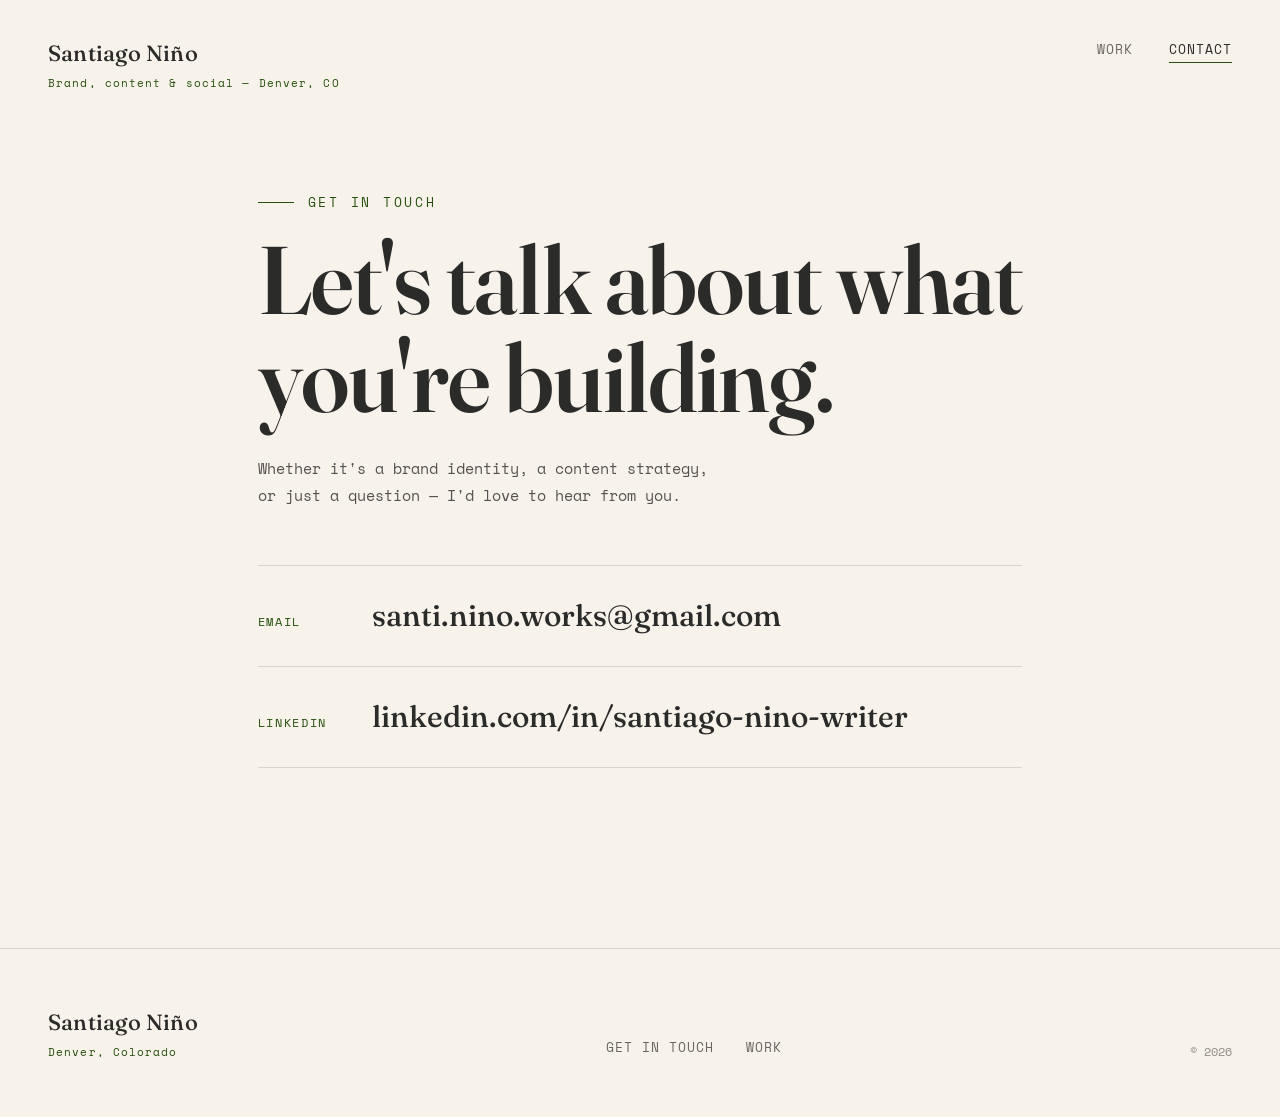
==== contact/index.html @ bbf0f79d "Add files via upload" ====
<!DOCTYPE html>
<html lang="en">
<head>
<meta charset="UTF-8">
<meta name="viewport" content="width=device-width, initial-scale=1.0">
<title>Contact — Santiago Niño</title>
<meta name="description" content="Get in touch with Santiago Niño for brand, content, and social strategy work.">
<link rel="canonical" href="https://ageofdust.github.io/santiago-portfolio/contact/">
<meta property="og:title" content="Contact — Santiago Niño">
<meta property="og:description" content="Get in touch with Santiago Niño for brand, content, and social strategy work.">
<meta property="og:type" content="website">
<meta name="twitter:card" content="summary">
<link rel="icon" href="../favicon.svg" type="image/svg+xml">
<link rel="preconnect" href="https://fonts.googleapis.com">
<link rel="preconnect" href="https://fonts.gstatic.com" crossorigin>
<link href="https://fonts.googleapis.com/css2?family=Fraunces:ital,opsz,wght@0,9..144,300;0,9..144,400;0,9..144,500;0,9..144,600;0,9..144,900;1,9..144,400;1,9..144,500&family=Space+Mono:wght@400;700&display=swap" rel="stylesheet">
<link rel="stylesheet" href="../css/styles.css">
</head>
<body data-section="contact">

<header>
  <div class="wrap nav">
    <div>
      <a href="../index.html" class="brand-link"><span class="brand-name">Santiago Niño</span></a>
      <span class="brand-year">Brand, content &amp; social — Denver, CO</span>
    </div>
    <nav class="nav-links">
      <a href="../work/index.html" data-nav-link="work">Work</a>
      <a href="../contact/index.html" data-nav-link="contact" class="is-active">Contact</a>
    </nav>
    <button class="menu-toggle" onclick="toggleMenu()" aria-label="Toggle menu">
      <span></span><span></span>
    </button>
  </div>
  <nav class="mobile-menu" id="mobile-menu">
    <a href="../work/index.html" data-nav-link="work">Work</a>
    <a href="../contact/index.html" data-nav-link="contact" class="is-active">Contact</a>
  </nav>
</header>

<main>
    <section class="contact-hero">
      <div class="wrap">
        <div class="eyebrow">Get in touch</div>
        <h1>Let's talk about what<br>you're <span class="accent-rust">building</span>.</h1>
        <p class="contact-sub">Whether it's a brand identity, a content strategy, or just a question — I'd love to hear from you.</p>

        <div class="contact-links">
          <a href="mailto:santi.nino.works@gmail.com" class="contact-link" rel="me">
            <span class="contact-link-label">Email</span>
            <span class="contact-link-value">santi.nino.works@gmail.com</span>
          </a>
          <a href="https://linkedin.com/in/santiago-nino-writer" target="_blank" rel="me noopener" class="contact-link">
            <span class="contact-link-label">LinkedIn</span>
            <span class="contact-link-value">linkedin.com/in/santiago-nino-writer</span>
          </a>
        </div>
      </div>
    </section>

</main>

<footer>
  <div class="wrap footer-inner">
    <div>
      <div class="brand-name">Santiago Niño</div>
      <span class="brand-year">Denver, Colorado</span>
    </div>
    <div class="footer-links">
      <a href="../contact/index.html">Get in Touch</a>
      <a href="../work/index.html">Work</a>
    </div>
    <div class="footer-meta">© 2026</div>
  </div>
</footer>

<script src="../js/main.js" defer></script>

</body>
</html>
---- css/styles.css ----
:root {
    --paper: #F7F3EA;
    --forest: #274F10;
    --forest-deep: #1B380A;
    --rust: #C25B3A;
    --gold: #D4A24E;
    --charcoal: #2B2B2A;

    --font-display: 'Fraunces', serif;
    --font-mono: 'Space Mono', monospace;
  }

  * { margin: 0; padding: 0; box-sizing: border-box; }

  html { scroll-behavior: smooth; }

  body {
    background: var(--paper);
    color: var(--charcoal);
    font-family: var(--font-mono);
    line-height: 1.6;
    font-size: 15px;
    overflow-x: hidden;
  }

  a { color: inherit; text-decoration: none; }

  .wrap {
    max-width: 1320px;
    margin: 0 auto;
    padding: 0 48px;
  }

  /* ---------- HEADER ---------- */
  header {
    position: relative;
    z-index: 20;
    padding: 36px 0;
  }

  .nav {
    display: flex;
    align-items: flex-start;
    justify-content: space-between;
  }

  .brand-name {
    font-family: var(--font-display);
    font-size: 22px;
    font-weight: 500;
    letter-spacing: 0.01em;
  }

  .brand-year {
    font-family: var(--font-mono);
    font-size: 11px;
    letter-spacing: 0.1em;
    color: var(--forest);
    margin-top: 4px;
    display: block;
  }

  .nav-links {
    display: flex;
    align-items: center;
    gap: 36px;
    font-size: 12.5px;
    letter-spacing: 0.08em;
    text-transform: uppercase;
    padding-top: 4px;
  }

  .nav-links a {
    opacity: 0.7;
    transition: opacity 0.2s ease;
    border-bottom: 1px solid transparent;
    padding-bottom: 2px;
    cursor: pointer;
  }

  .nav-links a:hover,
  .nav-links a.is-active {
    opacity: 1;
    border-color: var(--forest);
  }

  /* ---------- MOBILE MENU ---------- */
  .menu-toggle {
    display: none;
    flex-direction: column;
    justify-content: center;
    gap: 6px;
    width: 32px;
    height: 32px;
    background: none;
    border: none;
    cursor: pointer;
    padding: 0;
  }

  .menu-toggle span {
    display: block;
    width: 100%;
    height: 1.5px;
    background: var(--charcoal);
    transition: transform 0.25s ease, opacity 0.25s ease;
  }

  .menu-toggle.is-open span:first-child {
    transform: translateY(3.5px) rotate(45deg);
  }

  .menu-toggle.is-open span:last-child {
    transform: translateY(-3.5px) rotate(-45deg);
  }

  .mobile-menu {
    display: none;
    flex-direction: column;
    max-height: 0;
    overflow: hidden;
    transition: max-height 0.3s ease;
    border-top: 1px solid rgba(43,43,42,0.15);
  }

  .mobile-menu.is-open {
    max-height: 220px;
  }

  .mobile-menu a {
    padding: 18px 24px;
    font-size: 13px;
    letter-spacing: 0.1em;
    text-transform: uppercase;
    color: var(--charcoal);
    opacity: 0.75;
    border-bottom: 1px solid rgba(43,43,42,0.1);
  }

  .mobile-menu a.is-active {
    opacity: 1;
    color: var(--forest);
  }

  /* ---------- SHARED EYEBROW ---------- */
  .eyebrow {
    font-family: var(--font-mono);
    font-size: 12.5px;
    letter-spacing: 0.22em;
    text-transform: uppercase;
    color: var(--forest);
    margin-bottom: 18px;
    display: flex;
    align-items: center;
    gap: 14px;
  }

  .eyebrow::before {
    content: '';
    display: block;
    width: 36px;
    height: 1px;
    background: var(--forest);
  }

  /* ---------- HERO (home view) ---------- */
  .hero {
    position: relative;
    padding: 40px 0 0;
    min-height: 72vh;
    display: flex;
    flex-direction: column;
    justify-content: center;
  }

  .hero-canvas {
    position: relative;
    min-height: 460px;
    display: flex;
    align-items: center;
  }

  .hero-content {
    position: relative;
    z-index: 5;
    max-width: 920px;
  }

  .hero h1 {
    font-family: var(--font-display);
    font-weight: 600;
    font-size: clamp(56px, 9vw, 124px);
    line-height: 0.98;
    letter-spacing: -0.015em;
    color: var(--charcoal);
  }

  .hero h1 .line {
    display: block;
  }

  .hero h1 .accent {
    font-style: italic;
    font-weight: 500;
    color: var(--forest);
  }

  .hero h1 .accent-rust {
    font-style: italic;
    font-weight: 500;
    color: var(--rust);
  }

  .hero-sub-row {
    display: flex;
    align-items: flex-end;
    justify-content: space-between;
    gap: 40px;
    margin-top: 36px;
    flex-wrap: wrap;
  }

  .hero-sub {
    font-family: var(--font-mono);
    font-size: 14.5px;
    line-height: 1.8;
    max-width: 420px;
    color: var(--charcoal);
  }

  .hero-meta {
    display: flex;
    flex-direction: column;
    gap: 14px;
    font-size: 12.5px;
    text-align: right;
    min-width: 200px;
  }

  .hero-meta-item {
    display: flex;
    flex-direction: column;
    gap: 3px;
  }

  .hero-meta-label {
    text-transform: uppercase;
    letter-spacing: 0.14em;
    color: var(--forest);
    font-size: 11px;
  }

  .hero-meta-value {
    font-family: var(--font-display);
    font-size: 17px;
    font-weight: 500;
    color: var(--charcoal);
  }

  /* ---------- CTA ROW ---------- */
  .cta-row {
    display: flex;
    align-items: center;
    gap: 32px;
    margin-top: 56px;
  }

  .btn-primary {
    background: var(--forest);
    color: var(--paper);
    padding: 16px 36px;
    font-family: var(--font-mono);
    font-size: 13px;
    letter-spacing: 0.1em;
    text-transform: uppercase;
    transition: background 0.2s ease, transform 0.15s ease;
    display: inline-block;
    border: 1px solid var(--forest);
    cursor: pointer;
  }

  .btn-primary:hover {
    background: var(--forest-deep);
    transform: translateY(-2px);
  }

  .btn-outline {
    font-family: var(--font-mono);
    font-size: 13px;
    letter-spacing: 0.1em;
    text-transform: uppercase;
    display: inline-flex;
    align-items: center;
    gap: 10px;
    padding: 16px 0;
    border-bottom: 1px solid var(--charcoal);
    transition: color 0.2s ease, border-color 0.2s ease;
    cursor: pointer;
  }

  .btn-outline:hover {
    color: var(--rust);
    border-color: var(--rust);
  }

  /* ---------- STRIP ---------- */
  .strip {
    border-top: 1px solid rgba(43,43,42,0.15);
    margin-top: 80px;
    padding: 28px 0;
  }

  .strip-inner {
    display: flex;
    align-items: center;
    gap: 48px;
    flex-wrap: wrap;
    justify-content: space-between;
  }

  .strip-label {
    font-size: 11.5px;
    letter-spacing: 0.16em;
    text-transform: uppercase;
    color: var(--forest);
    white-space: nowrap;
  }

  .strip-items {
    display: flex;
    gap: 44px;
    flex-wrap: wrap;
    font-family: var(--font-display);
    font-size: 18px;
    color: var(--charcoal);
    opacity: 0.6;
  }

  /* ---------- PAGE INTRO (work view) ---------- */
  .page-intro {
    padding: 40px 0 64px;
  }

  .page-intro h1 {
    font-family: var(--font-display);
    font-weight: 600;
    font-size: clamp(44px, 6.4vw, 84px);
    line-height: 1.04;
    letter-spacing: -0.01em;
    max-width: 760px;
  }

  .page-intro h1 .accent {
    font-style: italic;
    font-weight: 500;
    color: var(--forest);
  }

  .page-intro-sub {
    margin-top: 28px;
    max-width: 480px;
    font-size: 14.5px;
    line-height: 1.8;
  }

  /* ---------- CONTACT VIEW ---------- */
  .contact-hero {
    padding: 64px 0 140px;
    min-height: 64vh;
    display: flex;
    align-items: center;
  }

  .contact-hero h1 {
    font-family: var(--font-display);
    font-weight: 600;
    font-size: clamp(48px, 7.5vw, 100px);
    line-height: 1.02;
    letter-spacing: -0.01em;
    margin-top: 4px;
  }

  .contact-sub {
    margin-top: 28px;
    max-width: 460px;
    font-size: 15px;
    line-height: 1.8;
    color: var(--charcoal);
    opacity: 0.8;
  }

  .contact-links {
    margin-top: 56px;
    display: flex;
    flex-direction: column;
    gap: 0;
  }

  .contact-link {
    display: flex;
    align-items: baseline;
    gap: 24px;
    padding: 26px 0;
    border-top: 1px solid rgba(43,43,42,0.15);
    transition: padding-left 0.25s ease, color 0.25s ease;
  }

  .contact-links .contact-link:last-child {
    border-bottom: 1px solid rgba(43,43,42,0.15);
  }

  .contact-link:hover {
    padding-left: 12px;
    color: var(--rust);
  }

  .contact-link-label {
    font-family: var(--font-mono);
    font-size: 12px;
    letter-spacing: 0.14em;
    text-transform: uppercase;
    color: var(--forest);
    width: 90px;
    flex-shrink: 0;
  }

  .contact-link:hover .contact-link-label {
    color: var(--rust);
  }

  .contact-link-value {
    font-family: var(--font-display);
    font-size: clamp(20px, 2.6vw, 30px);
    font-weight: 500;
  }

  /* ---------- PROJECT INDEX ---------- */
  .project-index {
    border-top: 1px solid rgba(43,43,42,0.15);
  }

  .project {
    display: grid;
    grid-template-columns: 90px 1.4fr 1fr auto;
    align-items: center;
    gap: 32px;
    padding: 38px 0;
    border-bottom: 1px solid rgba(43,43,42,0.15);
    transition: padding-left 0.25s ease, padding-right 0.25s ease, background 0.25s ease;
    position: relative;
  }

  .project:hover {
    background: rgba(39,79,16,0.05);
    padding-left: 16px;
    padding-right: 16px;
    margin: 0 -16px;
  }

  .project-num {
    font-family: var(--font-mono);
    font-size: 13px;
    color: var(--forest);
    letter-spacing: 0.05em;
  }

  .project-name {
    font-family: var(--font-display);
    font-weight: 500;
    font-size: clamp(28px, 4vw, 46px);
    line-height: 1.08;
    transition: color 0.25s ease, font-style 0.25s ease;
  }

  .project:hover .project-name {
    color: var(--rust);
    font-style: italic;
  }

  .project-meta {
    display: flex;
    flex-direction: column;
    gap: 6px;
  }

  .project-tag {
    display: inline-flex;
    align-items: center;
    gap: 8px;
    font-size: 11px;
    letter-spacing: 0.14em;
    text-transform: uppercase;
    color: var(--forest);
  }

  .project-tag.is-personal {
    color: var(--rust);
  }

  .project-tag::before {
    content: '';
    display: block;
    width: 7px;
    height: 7px;
    border-radius: 50%;
    background: currentColor;
  }

  .project-desc {
    font-size: 13.5px;
    color: var(--charcoal);
    opacity: 0.75;
    max-width: 320px;
    line-height: 1.7;
  }

  .project-arrow {
    font-family: var(--font-display);
    font-size: 28px;
    font-style: italic;
    color: var(--charcoal);
    opacity: 0;
    transform: translateX(-8px);
    transition: opacity 0.25s ease, transform 0.25s ease;
    justify-self: end;
  }

  .project:hover .project-arrow {
    opacity: 1;
    transform: translateX(0);
    color: var(--rust);
  }

  /* ---------- LEGEND ---------- */
  .legend {
    display: flex;
    gap: 32px;
    padding: 32px 0;
    flex-wrap: wrap;
  }

  .legend-item {
    display: flex;
    align-items: center;
    gap: 10px;
    font-size: 11px;
    letter-spacing: 0.14em;
    text-transform: uppercase;
    color: var(--charcoal);
    opacity: 0.6;
  }

  .legend-dot {
    width: 7px;
    height: 7px;
    border-radius: 50%;
    background: var(--forest);
    display: block;
  }

  .legend-dot.is-personal {
    background: var(--rust);
  }

  /* ---------- FOOTER ---------- */
  footer {
    border-top: 1px solid rgba(43,43,42,0.15);
    padding: 56px 0;
    margin-top: 40px;
  }

  .footer-inner {
    display: flex;
    align-items: flex-end;
    justify-content: space-between;
    flex-wrap: wrap;
    gap: 24px;
  }

  .footer-links {
    display: flex;
    gap: 32px;
    font-size: 12.5px;
    letter-spacing: 0.08em;
    text-transform: uppercase;
  }

  .footer-links a {
    opacity: 0.7;
    transition: opacity 0.2s ease;
    border-bottom: 1px solid transparent;
    padding-bottom: 2px;
  }

  .footer-links a:hover {
    opacity: 1;
    border-color: var(--forest);
  }

  .footer-meta {
    font-size: 12px;
    color: var(--charcoal);
    opacity: 0.5;
  }

  /* ---------- PROJECT HEADER (individual project view) ---------- */
  .project-header {
    padding: 40px 0 56px;
  }

  .back-link {
    display: inline-flex;
    align-items: center;
    gap: 8px;
    font-size: 12.5px;
    letter-spacing: 0.1em;
    text-transform: uppercase;
    color: var(--forest);
    margin-bottom: 36px;
    border-bottom: 1px solid transparent;
    padding-bottom: 2px;
    transition: border-color 0.2s ease;
  }

  .back-link:hover {
    border-color: var(--forest);
  }

  .project-header-row {
    display: flex;
    align-items: center;
    gap: 36px;
  }

  .project-header-top {
    display: flex;
    align-items: center;
    gap: 24px;
    flex-shrink: 0;
  }

  .project-logo {
    width: 104px;
    height: 104px;
    border-radius: 22px;
    object-fit: cover;
    flex-shrink: 0;
    box-shadow: 0 8px 28px rgba(43,43,42,0.18);
  }

  .project-logo--wide {
    width: 168px;
    height: 90px;
    border-radius: 14px;
  }

  .project-logo--placeholder {
    background: var(--forest);
    color: var(--paper);
    display: flex;
    align-items: center;
    justify-content: center;
    font-family: var(--font-display);
    font-weight: 600;
    font-size: 30px;
    letter-spacing: 0.01em;
  }

  .project-header-top h1 {
    font-family: var(--font-display);
    font-weight: 600;
    font-size: clamp(32px, 4.4vw, 50px);
    line-height: 1.04;
    letter-spacing: -0.01em;
    white-space: nowrap;
  }

  .project-header-text {
    max-width: 560px;
  }

  .project-header-text .project-tag {
    margin-bottom: 10px;
  }

  .project-header-text p {
    font-size: 14.5px;
    line-height: 1.8;
    color: var(--charcoal);
    opacity: 0.85;
  }

  /* ---------- ACCORDION ---------- */
  .accordion-section {
    padding-bottom: 100px;
  }

  .accordion-item {
    border-top: 1px solid rgba(43,43,42,0.15);
  }

  .accordion-item:last-child {
    border-bottom: 1px solid rgba(43,43,42,0.15);
  }

  .accordion-trigger {
    width: 100%;
    display: flex;
    align-items: center;
    gap: 28px;
    padding: 30px 0;
    background: none;
    border: none;
    cursor: pointer;
    font-family: var(--font-mono);
    text-align: left;
    color: var(--charcoal);
    transition: padding-left 0.2s ease;
  }

  .accordion-trigger:hover {
    padding-left: 8px;
  }

  .accordion-num {
    font-size: 13px;
    color: var(--forest);
    letter-spacing: 0.05em;
  }

  .accordion-title {
    font-family: var(--font-display);
    font-weight: 500;
    font-size: clamp(24px, 3vw, 34px);
    flex: 1;
    transition: color 0.2s ease;
  }

  .accordion-trigger:hover .accordion-title {
    color: var(--rust);
  }

  .accordion-icon {
    font-family: var(--font-mono);
    font-size: 22px;
    color: var(--forest);
    transition: transform 0.25s ease;
    width: 24px;
    text-align: center;
  }

  .accordion-item.is-open .accordion-icon {
    transform: rotate(45deg);
  }

  .accordion-panel {
    max-height: 0;
    overflow: hidden;
    transition: max-height 0.35s ease;
  }

  .accordion-panel-inner {
    padding: 0 0 44px;
    display: flex;
    flex-direction: column;
    gap: 24px;
  }

  .accordion-visual {
    background: var(--card, #F1EDE3);
    background: rgba(39,79,16,0.06);
    border: 1px dashed rgba(39,79,16,0.3);
    border-radius: 14px;
    min-height: 280px;
    display: flex;
    align-items: center;
    justify-content: center;
  }

  .visual-placeholder {
    font-size: 12px;
    letter-spacing: 0.12em;
    text-transform: uppercase;
    color: var(--forest);
    opacity: 0.6;
  }

  .accordion-panel-inner p {
    font-size: 14px;
    line-height: 1.8;
    color: var(--charcoal);
    opacity: 0.8;
    max-width: 640px;
  }

  .article-link {
    display: inline-flex;
    align-items: center;
    gap: 8px;
    font-family: var(--font-mono);
    font-size: 13px;
    letter-spacing: 0.08em;
    text-transform: uppercase;
    color: var(--forest);
    border-bottom: 1px solid var(--forest);
    padding-bottom: 3px;
    align-self: flex-start;
    transition: color 0.2s ease, border-color 0.2s ease;
  }

  .article-link:hover {
    color: var(--rust);
    border-color: var(--rust);
  }

  /* ---------- RESPONSIVE ---------- */
  @media (max-width: 980px) {
    .nav { align-items: center; }
    .nav-links { display: none; }
    .menu-toggle { display: flex; }
    .mobile-menu { display: flex; }
    .hero { min-height: auto; padding: 20px 0 60px; }
    .hero-canvas { min-height: auto; }
    .hero-sub-row { flex-direction: column; align-items: flex-start; }
    .hero-meta { flex-direction: row; text-align: left; gap: 32px; }
    .cta-row { flex-direction: column; align-items: flex-start; gap: 20px; }
    .wrap { padding: 0 24px; }

    .project {
      grid-template-columns: 48px 1fr;
      grid-template-areas:
        "num name"
        ". meta"
        ". desc"
        ". arrow";
      row-gap: 10px;
    }
    .project-num { grid-area: num; }
    .project-name { grid-area: name; }
    .project-meta { grid-area: meta; }
    .project-desc { grid-area: desc; max-width: none; }
    .project-arrow { grid-area: arrow; justify-self: start; }
    .contact-hero { padding: 40px 0 80px; min-height: auto; }
    .contact-link { flex-direction: column; gap: 8px; }
    .contact-link-label { width: auto; }

    .project-header-row { flex-direction: column; align-items: flex-start; gap: 18px; }
    .project-header-top { gap: 16px; }
    .project-logo { width: 72px; height: 72px; border-radius: 16px; }
    .project-header-top h1 { font-size: 28px; white-space: normal; }
    .accordion-trigger { gap: 16px; }
    .accordion-visual { min-height: 200px; }
    .project-logo--wide { width: 130px; height: 70px; }
  }

  @media (max-width: 480px) {
    .wrap { padding: 0 20px; }
    .hero h1 { font-size: 40px; }
    .hero-sub { font-size: 14px; }
    .hero-meta { flex-direction: column; gap: 16px; }
    .btn-primary, .btn-outline { width: 100%; justify-content: center; text-align: center; }
    .cta-row { width: 100%; }
    .strip-inner { flex-direction: column; align-items: flex-start; gap: 16px; }
    .strip-items { gap: 20px 28px; font-size: 16px; }
    .page-intro h1 { font-size: 30px; }
    .contact-hero h1 { font-size: 36px; }
    .contact-link-value { font-size: 18px; word-break: break-word; }
    .accordion-trigger { gap: 10px; padding: 22px 0; }
    .accordion-title { font-size: 19px; }
    .accordion-icon { font-size: 18px; width: 18px; }
    .project-name { font-size: 24px; }
    .project-header-top h1 { font-size: 24px; }
    .project-logo { width: 60px; height: 60px; border-radius: 14px; }
    .project-logo--wide { width: 110px; height: 60px; }
  }
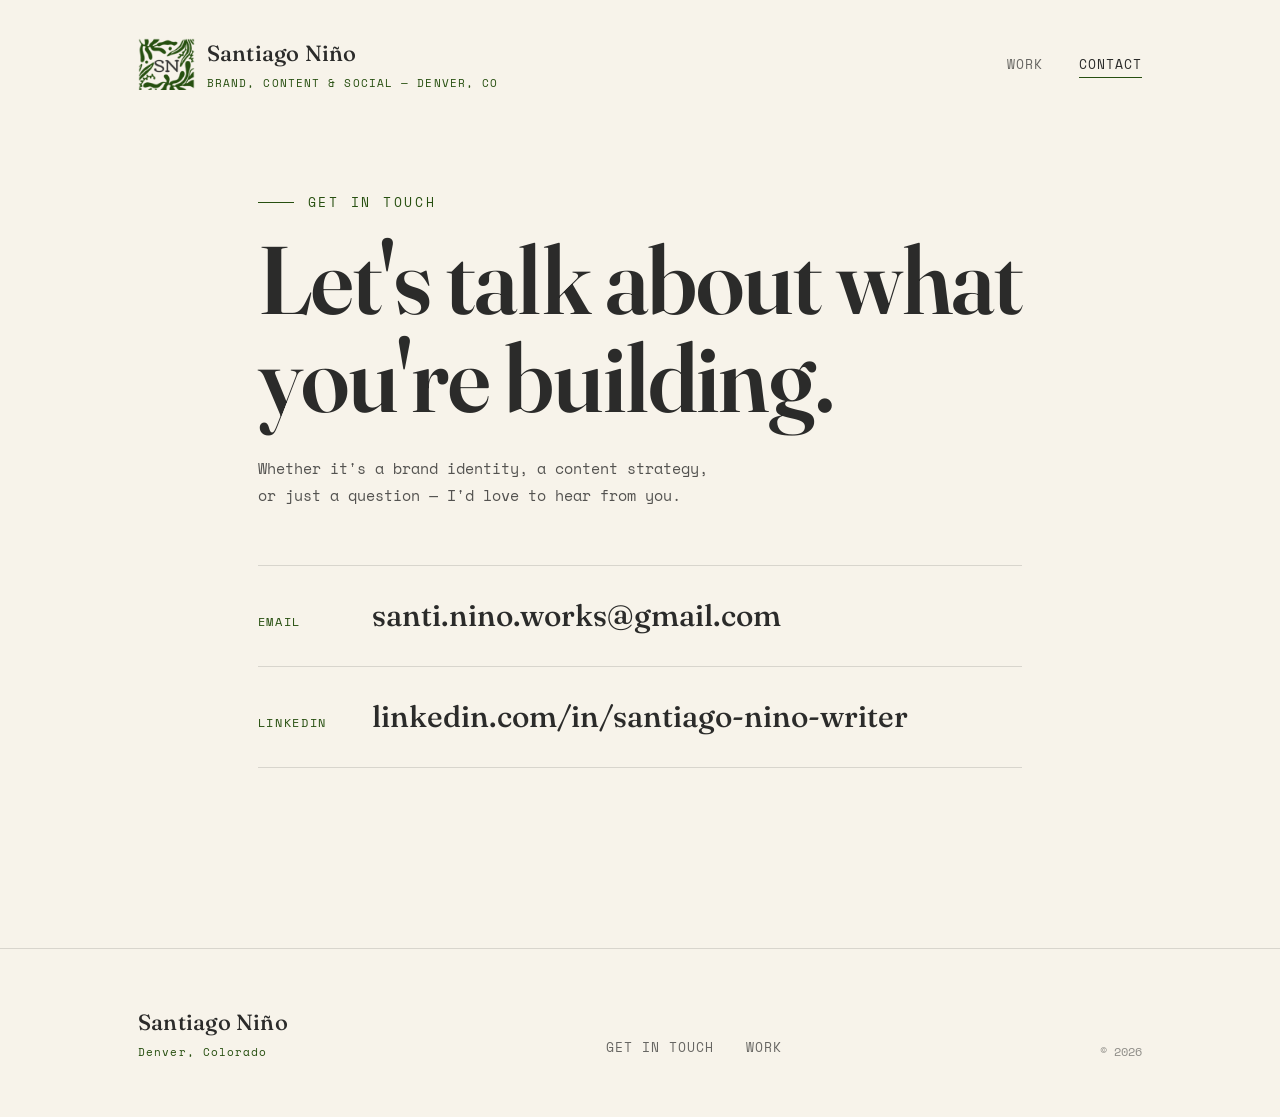
==== commit f11d6d50: "Add files via upload" ====
--- a/contact/index.html
+++ b/contact/index.html
@@ -10,7 +10,7 @@
 <meta property="og:description" content="Get in touch with Santiago Niño for brand, content, and social strategy work.">
 <meta property="og:type" content="website">
 <meta name="twitter:card" content="summary">
-<link rel="icon" href="../favicon.svg" type="image/svg+xml">
+<link rel="icon" type="image/png" href="[data-uri]">
 <link rel="preconnect" href="https://fonts.googleapis.com">
 <link rel="preconnect" href="https://fonts.gstatic.com" crossorigin>
 <link href="https://fonts.googleapis.com/css2?family=Fraunces:ital,opsz,wght@0,9..144,300;0,9..144,400;0,9..144,500;0,9..144,600;0,9..144,900;1,9..144,400;1,9..144,500&family=Space+Mono:wght@400;700&display=swap" rel="stylesheet">
@@ -20,10 +20,7 @@
 
 <header>
   <div class="wrap nav">
-    <div>
-      <a href="../index.html" class="brand-link"><span class="brand-name">Santiago Niño</span></a>
-      <span class="brand-year">Brand, content &amp; social — Denver, CO</span>
-    </div>
+    <a href="../index.html" class="brand-link"><img src="[data-uri]" alt="Santiago Niño logo" class="brand-logo"><div class="brand-text"><span class="brand-name">Santiago Niño</span><span class="brand-year">BRAND, CONTENT &amp; SOCIAL — DENVER, CO</span></div></a>
     <nav class="nav-links">
       <a href="../work/index.html" data-nav-link="work">Work</a>
       <a href="../contact/index.html" data-nav-link="contact" class="is-active">Contact</a>
--- a/css/styles.css
+++ b/css/styles.css
@@ -26,7 +26,7 @@
   a { color: inherit; text-decoration: none; }
 
   .wrap {
-    max-width: 1320px;
+    max-width: 1100px;
     margin: 0 auto;
     padding: 0 48px;
   }
@@ -40,8 +40,28 @@
 
   .nav {
     display: flex;
-    align-items: flex-start;
+    align-items: center;
     justify-content: space-between;
+  }
+
+  .brand-link {
+    display: flex;
+    align-items: center;
+    gap: 12px;
+    text-decoration: none;
+    color: inherit;
+  }
+
+  .brand-logo {
+    width: auto;
+    height: 52px;
+    display: block;
+    flex-shrink: 0;
+  }
+
+  .brand-text {
+    display: flex;
+    flex-direction: column;
   }
 
   .brand-name {
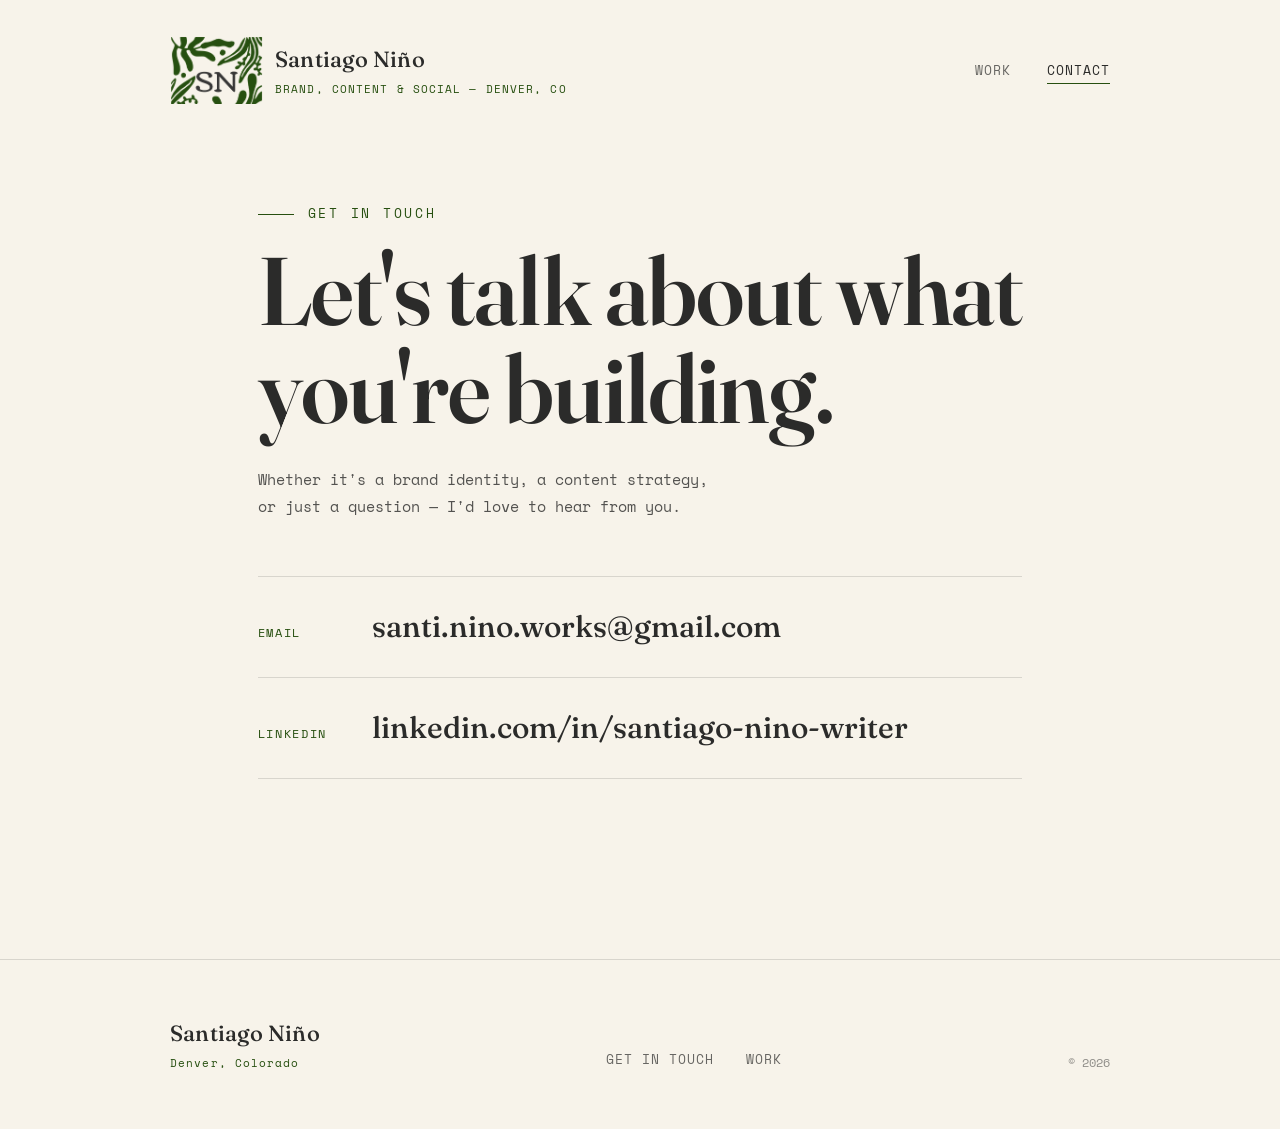
==== commit 98138488: "Add files via upload" ====
--- a/contact/index.html
+++ b/contact/index.html
@@ -5,12 +5,12 @@
 <meta name="viewport" content="width=device-width, initial-scale=1.0">
 <title>Contact — Santiago Niño</title>
 <meta name="description" content="Get in touch with Santiago Niño for brand, content, and social strategy work.">
-<link rel="canonical" href="https://ageofdust.github.io/santiago-portfolio/contact/">
+<link rel="canonical" href="https://ageofdust.github.io/contact/">
 <meta property="og:title" content="Contact — Santiago Niño">
 <meta property="og:description" content="Get in touch with Santiago Niño for brand, content, and social strategy work.">
 <meta property="og:type" content="website">
 <meta name="twitter:card" content="summary">
-<link rel="icon" type="image/png" href="[data-uri]">
+<link rel="icon" type="image/png" href="[data-uri]">
 <link rel="preconnect" href="https://fonts.googleapis.com">
 <link rel="preconnect" href="https://fonts.gstatic.com" crossorigin>
 <link href="https://fonts.googleapis.com/css2?family=Fraunces:ital,opsz,wght@0,9..144,300;0,9..144,400;0,9..144,500;0,9..144,600;0,9..144,900;1,9..144,400;1,9..144,500&family=Space+Mono:wght@400;700&display=swap" rel="stylesheet">
@@ -20,7 +20,7 @@
 
 <header>
   <div class="wrap nav">
-    <a href="../index.html" class="brand-link"><img src="[data-uri]" alt="Santiago Niño logo" class="brand-logo"><div class="brand-text"><span class="brand-name">Santiago Niño</span><span class="brand-year">BRAND, CONTENT &amp; SOCIAL — DENVER, CO</span></div></a>
+    <a href="../index.html" class="brand-link"><img src="[data-uri]" alt="Santiago Niño logo" class="brand-logo"><div class="brand-text"><span class="brand-name">Santiago Niño</span><span class="brand-year">BRAND, CONTENT &amp; SOCIAL — DENVER, CO</span></div></a>
     <nav class="nav-links">
       <a href="../work/index.html" data-nav-link="work">Work</a>
       <a href="../contact/index.html" data-nav-link="contact" class="is-active">Contact</a>
--- a/css/styles.css
+++ b/css/styles.css
@@ -54,7 +54,7 @@
 
   .brand-logo {
     width: auto;
-    height: 52px;
+    height: 68px;
     display: block;
     flex-shrink: 0;
   }
@@ -327,7 +327,8 @@
   .strip {
     border-top: 1px solid rgba(43,43,42,0.15);
     margin-top: 80px;
-    padding: 28px 0;
+    padding-top: 28px;
+    padding-bottom: 28px;
   }
 
   .strip-inner {
@@ -555,7 +556,8 @@
   .legend {
     display: flex;
     gap: 32px;
-    padding: 32px 0;
+    padding-top: 32px;
+    padding-bottom: 32px;
     flex-wrap: wrap;
   }
 
@@ -892,4 +894,16 @@
     .project-header-top h1 { font-size: 24px; }
     .project-logo { width: 60px; height: 60px; border-radius: 14px; }
     .project-logo--wide { width: 110px; height: 60px; }
+  }
+
+  @media (min-width: 1280px) {
+    .wrap {
+      padding: 0 80px;
+    }
+  }
+
+  @media (min-width: 1440px) {
+    .wrap {
+      padding: 0 120px;
+    }
   }
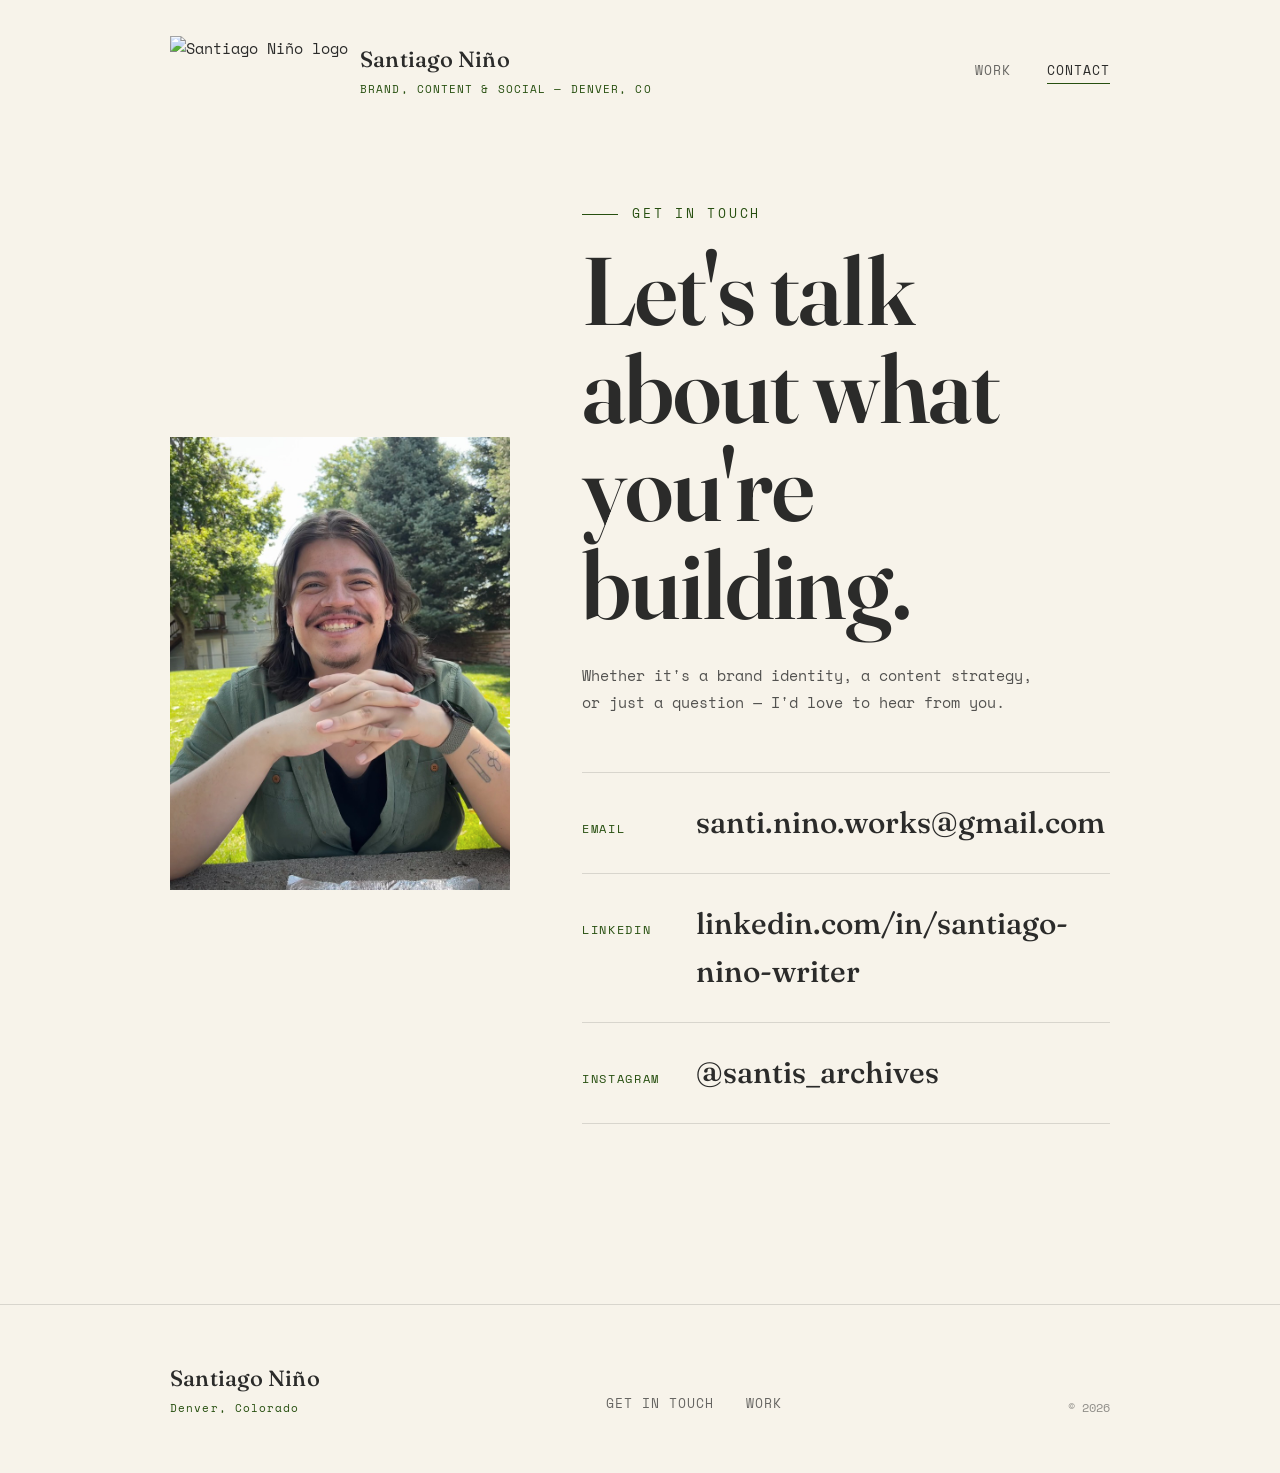
==== commit 3c2f2275: "Add files via upload" ====
--- a/contact/index.html
+++ b/contact/index.html
@@ -20,7 +20,7 @@
 
 <header>
   <div class="wrap nav">
-    <a href="../index.html" class="brand-link"><img src="[data-uri]" alt="Santiago Niño logo" class="brand-logo"><div class="brand-text"><span class="brand-name">Santiago Niño</span><span class="brand-year">BRAND, CONTENT &amp; SOCIAL — DENVER, CO</span></div></a>
+    <a href="../index.html" class="brand-link"><img src="../img/logo.png" alt="Santiago Niño logo" class="brand-logo"><div class="brand-text"><span class="brand-name">Santiago Niño</span><span class="brand-year">BRAND, CONTENT &amp; SOCIAL — DENVER, CO</span></div></a>
     <nav class="nav-links">
       <a href="../work/index.html" data-nav-link="work">Work</a>
       <a href="../contact/index.html" data-nav-link="contact" class="is-active">Contact</a>
@@ -38,19 +38,33 @@
 <main>
     <section class="contact-hero">
       <div class="wrap">
-        <div class="eyebrow">Get in touch</div>
-        <h1>Let's talk about what<br>you're <span class="accent-rust">building</span>.</h1>
-        <p class="contact-sub">Whether it's a brand identity, a content strategy, or just a question — I'd love to hear from you.</p>
+        <div class="contact-layout">
 
-        <div class="contact-links">
-          <a href="mailto:santi.nino.works@gmail.com" class="contact-link" rel="me">
-            <span class="contact-link-label">Email</span>
-            <span class="contact-link-value">santi.nino.works@gmail.com</span>
-          </a>
-          <a href="https://linkedin.com/in/santiago-nino-writer" target="_blank" rel="me noopener" class="contact-link">
-            <span class="contact-link-label">LinkedIn</span>
-            <span class="contact-link-value">linkedin.com/in/santiago-nino-writer</span>
-          </a>
+          <div class="contact-photo-col">
+            <img src="../img/santiago.jpg" alt="Santiago Niño" class="contact-photo">
+          </div>
+
+          <div class="contact-content-col">
+            <div class="eyebrow">Get in touch</div>
+            <h1>Let's talk about what<br>you're <span class="accent-rust">building</span>.</h1>
+            <p class="contact-sub">Whether it's a brand identity, a content strategy, or just a question — I'd love to hear from you.</p>
+
+            <div class="contact-links">
+              <a href="mailto:santi.nino.works@gmail.com" class="contact-link" rel="me">
+                <span class="contact-link-label">Email</span>
+                <span class="contact-link-value">santi.nino.works@gmail.com</span>
+              </a>
+              <a href="https://linkedin.com/in/santiago-nino-writer" target="_blank" rel="me noopener" class="contact-link">
+                <span class="contact-link-label">LinkedIn</span>
+                <span class="contact-link-value">linkedin.com/in/santiago-nino-writer</span>
+              </a>
+              <a href="https://www.instagram.com/santis_archives/" target="_blank" rel="me noopener" class="contact-link">
+                <span class="contact-link-label">Instagram</span>
+                <span class="contact-link-value">@santis_archives</span>
+              </a>
+            </div>
+          </div>
+
         </div>
       </div>
     </section>
--- a/css/styles.css
+++ b/css/styles.css
@@ -455,6 +455,38 @@
     font-weight: 500;
   }
 
+  /* contact page two-column layout */
+  .contact-layout {
+    display: grid;
+    grid-template-columns: 340px 1fr;
+    gap: 72px;
+    align-items: center;
+  }
+
+  .contact-photo {
+    width: 100%;
+    aspect-ratio: 3 / 4;
+    object-fit: cover;
+    object-position: center top;
+    display: block;
+    filter: grayscale(15%);
+  }
+
+  .contact-content-col { min-width: 0; }
+
+  @media (max-width: 820px) {
+    .contact-layout {
+      grid-template-columns: 1fr;
+      gap: 40px;
+    }
+    .contact-photo {
+      width: 200px;
+      aspect-ratio: 1;
+      border-radius: 50%;
+      object-position: center 15%;
+    }
+  }
+
   /* ---------- PROJECT INDEX ---------- */
   .project-index {
     border-top: 1px solid rgba(43,43,42,0.15);
@@ -835,7 +867,173 @@
     border-color: var(--rust);
   }
 
-  /* ---------- RESPONSIVE ---------- */
+  /* ---------- EMAIL SHOWCASE ---------- */
+  .email-showcase {
+    display: flex;
+    flex-direction: column;
+    gap: 48px;
+    padding-bottom: 8px;
+  }
+
+  .email-card {
+    display: grid;
+    grid-template-columns: 1fr 1fr;
+    gap: 40px;
+    align-items: start;
+    padding: 32px;
+    background: rgba(39,79,16,0.04);
+    border: 1px solid rgba(39,79,16,0.15);
+    border-radius: 14px;
+  }
+
+  .email-card-meta { display: flex; flex-direction: column; gap: 14px; }
+  .email-card-eyebrow {
+    font-family: var(--font-mono);
+    font-size: 11px;
+    letter-spacing: 0.18em;
+    text-transform: uppercase;
+    color: var(--rust);
+  }
+  .email-card-title {
+    font-family: var(--font-display);
+    font-size: 22px;
+    font-weight: 500;
+    color: var(--ink);
+    line-height: 1.2;
+    margin: 0;
+  }
+  .email-card-body {
+    font-size: 14px;
+    line-height: 1.75;
+    color: var(--charcoal);
+    opacity: 0.85;
+    margin: 0;
+  }
+  .email-card-stats {
+    display: flex;
+    flex-wrap: wrap;
+    gap: 10px;
+    margin-top: 4px;
+  }
+  .email-stat {
+    font-family: var(--font-mono);
+    font-size: 10px;
+    letter-spacing: 0.1em;
+    text-transform: uppercase;
+    color: var(--forest);
+    border: 1px solid rgba(39,79,16,0.35);
+    padding: 5px 10px;
+    border-radius: 100px;
+  }
+
+  .email-preview-wrap {
+    position: relative;
+    border-radius: 8px;
+    overflow: hidden;
+    box-shadow: 0 8px 28px -8px rgba(30,23,53,0.18);
+    background: #f4f1ea;
+    height: 420px;
+  }
+  .email-preview-wrap iframe {
+    width: 600px;
+    height: 800px;
+    border: none;
+    transform: scale(0.56);
+    transform-origin: top left;
+    pointer-events: none;
+  }
+  .email-preview-link {
+    position: absolute;
+    inset: 0;
+    display: flex;
+    align-items: flex-end;
+    justify-content: flex-end;
+    padding: 14px;
+    background: linear-gradient(to top, rgba(30,23,53,0.3) 0%, transparent 40%);
+    opacity: 0;
+    transition: opacity 0.2s;
+  }
+  .email-preview-wrap:hover .email-preview-link { opacity: 1; }
+  .email-preview-link a {
+    font-family: var(--font-mono);
+    font-size: 11px;
+    letter-spacing: 0.1em;
+    text-transform: uppercase;
+    color: #fff;
+    background: rgba(30,23,53,0.75);
+    padding: 8px 14px;
+    border-radius: 100px;
+    text-decoration: none;
+    transition: background 0.2s;
+  }
+  .email-preview-link a:hover { background: var(--forest); }
+
+  .email-showcase-intro {
+    font-size: 14px;
+    line-height: 1.8;
+    color: var(--charcoal);
+    opacity: 0.8;
+    max-width: 640px;
+    margin: 0 0 8px;
+  }
+
+  /* ---------- MINDFLOW BLOG CARDS ---------- */
+  .mf-blog-intro {
+    font-size: 14px; line-height: 1.8; color: var(--charcoal);
+    opacity: 0.8; max-width: 640px; margin: 0 0 28px;
+  }
+  .mf-blog-grid {
+    display: grid; grid-template-columns: 1fr; gap: 1px;
+    background: rgba(39,79,16,0.12); margin-bottom: 24px;
+  }
+  .mf-blog-card {
+    background: var(--paper); padding: 26px 28px;
+    display: flex; flex-direction: column; gap: 8px; transition: background .15s;
+  }
+  .mf-blog-card:hover { background: rgba(39,79,16,0.04); }
+  .mf-blog-meta {
+    font-family: var(--font-mono); font-size: 11px;
+    letter-spacing: .08em; text-transform: uppercase;
+    color: var(--forest); opacity: 0.7; display: flex; gap: 14px;
+  }
+  .mf-blog-title {
+    font-family: var(--font-display); font-size: 18px;
+    font-weight: 500; line-height: 1.3; color: var(--charcoal);
+    text-decoration: none; display: block;
+  }
+  .mf-blog-title:hover { color: var(--rust); }
+  .mf-blog-excerpt {
+    font-size: 13.5px; line-height: 1.7;
+    color: var(--charcoal); opacity: 0.65; margin: 0;
+  }
+  .mf-blog-read {
+    font-family: var(--font-mono); font-size: 11px; letter-spacing: .1em;
+    text-transform: uppercase; color: var(--rust); text-decoration: none;
+    border-bottom: 1px solid currentColor; padding-bottom: 1px;
+    align-self: flex-start; margin-top: 4px; transition: opacity .2s;
+  }
+  .mf-blog-read:hover { opacity: .7; }
+  .mf-blog-footer {
+    display: flex; align-items: center; justify-content: space-between;
+    flex-wrap: wrap; gap: 12px; margin-top: 4px;
+  }
+  .mf-blog-status {
+    font-family: var(--font-mono); font-size: 10px; letter-spacing: .1em;
+    text-transform: uppercase; color: var(--forest); opacity: .45;
+  }
+  .mf-blog-status.is-live { color: var(--forest); opacity: .85; }
+  .mf-blog-status.is-error { color: var(--rust); opacity: .65; }
+
+
+    .email-card { grid-template-columns: 1fr; }
+    .email-preview-wrap { height: 320px; }
+    .email-preview-wrap iframe {
+      width: 600px; height: 800px;
+      transform: scale(0.45); transform-origin: top left;
+    }
+  }
+
+
   @media (max-width: 980px) {
     .nav { align-items: center; }
     .nav-links { display: none; }
